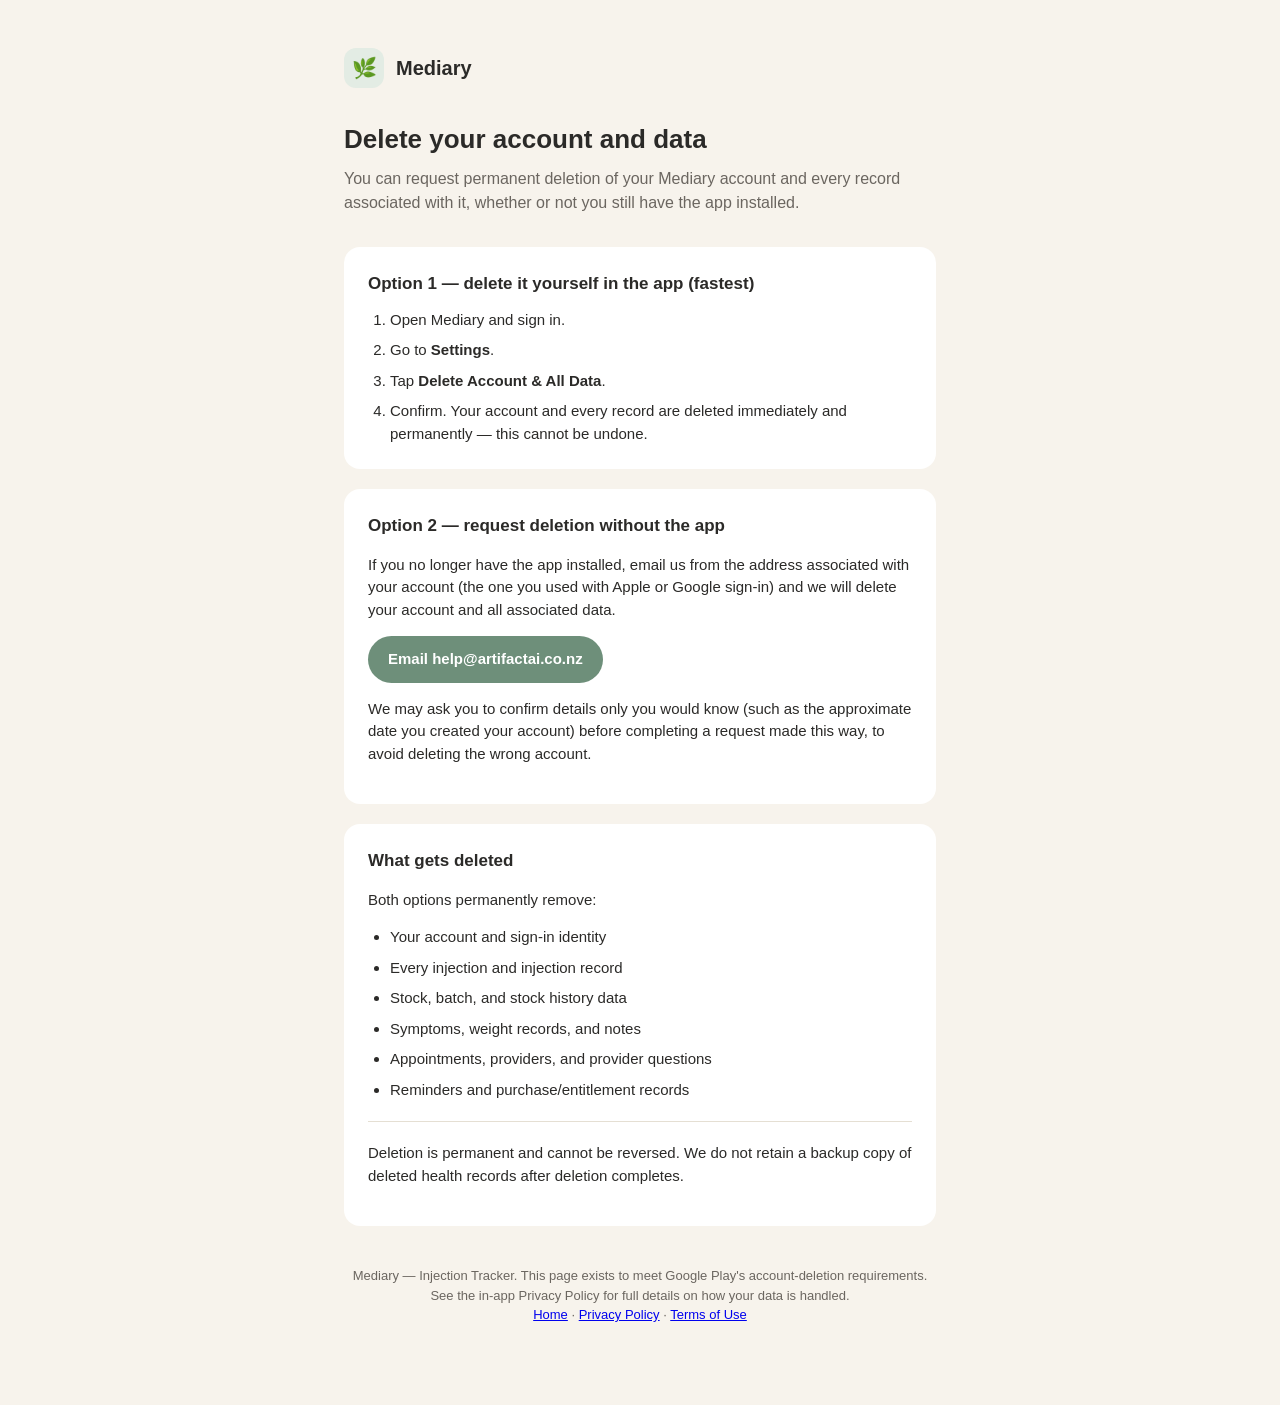
==== delete-account/index.html @ fd197f35 "Add Mediary privacy policy, terms, and account deletion pages Co-Authored-By: Claude Sonnet 5.5 <nor" ====
<!doctype html>
<html lang="en">
<head>
  <meta charset="utf-8" />
  <meta name="viewport" content="width=device-width, initial-scale=1" />
  <title>Delete your Mediary account — Mediary</title>
  <style>
    :root {
      color-scheme: light;
      --background: #F7F3EC;
      --surface: #FFFFFF;
      --text-primary: #2B2A28;
      --text-secondary: #6B6660;
      --accent: #6E8F7A;
      --accent-strong: #54705F;
      --accent-soft: #E3ECE4;
      --divider: #E5DFD3;
    }
    * { box-sizing: border-box; }
    body {
      margin: 0;
      background: var(--background);
      color: var(--text-primary);
      font-family: -apple-system, BlinkMacSystemFont, "Segoe UI", Roboto, Helvetica, Arial, sans-serif;
      line-height: 1.5;
    }
    .wrap {
      max-width: 640px;
      margin: 0 auto;
      padding: 48px 24px 80px;
    }
    .brand {
      display: flex;
      align-items: center;
      gap: 12px;
      margin-bottom: 32px;
    }
    .brand-mark {
      width: 40px;
      height: 40px;
      border-radius: 12px;
      background: var(--accent-soft);
      display: flex;
      align-items: center;
      justify-content: center;
      font-size: 20px;
    }
    .brand-name {
      font-size: 20px;
      font-weight: 600;
    }
    h1 {
      font-size: 26px;
      font-weight: 600;
      margin: 0 0 8px;
    }
    .subtitle {
      color: var(--text-secondary);
      margin: 0 0 32px;
    }
    .card {
      background: var(--surface);
      border-radius: 16px;
      padding: 24px;
      margin-bottom: 20px;
    }
    .card h2 {
      font-size: 17px;
      font-weight: 600;
      margin: 0 0 12px;
    }
    .card p, .card li {
      color: var(--text-primary);
      font-size: 15px;
    }
    ol, ul {
      margin: 0;
      padding-left: 22px;
    }
    li + li { margin-top: 8px; }
    .divider {
      border: none;
      border-top: 1px solid var(--divider);
      margin: 20px 0;
    }
    .button {
      display: inline-block;
      background: var(--accent);
      color: #fff;
      text-decoration: none;
      font-weight: 600;
      padding: 12px 20px;
      border-radius: 999px;
      font-size: 15px;
    }
    .muted {
      color: var(--text-secondary);
      font-size: 13px;
    }
    footer {
      margin-top: 40px;
      color: var(--text-secondary);
      font-size: 13px;
      text-align: center;
    }
  </style>
</head>
<body>
  <div class="wrap">
    <div class="brand">
      <div class="brand-mark">🌿</div>
      <div class="brand-name">Mediary</div>
    </div>

    <h1>Delete your account and data</h1>
    <p class="subtitle">
      You can request permanent deletion of your Mediary account and every
      record associated with it, whether or not you still have the app
      installed.
    </p>

    <div class="card">
      <h2>Option 1 — delete it yourself in the app (fastest)</h2>
      <ol>
        <li>Open Mediary and sign in.</li>
        <li>Go to <strong>Settings</strong>.</li>
        <li>Tap <strong>Delete Account &amp; All Data</strong>.</li>
        <li>Confirm. Your account and every record are deleted immediately
          and permanently — this cannot be undone.</li>
      </ol>
    </div>

    <div class="card">
      <h2>Option 2 — request deletion without the app</h2>
      <p>
        If you no longer have the app installed, email us from the address
        associated with your account (the one you used with Apple or Google
        sign-in) and we will delete your account and all associated data.
      </p>
      <p>
        <a class="button" href="mailto:help@artifactai.co.nz?subject=Account%20deletion%20request">
          Email help@artifactai.co.nz
        </a>
      </p>
      <p class="muted">
        We may ask you to confirm details only you would know (such as the
        approximate date you created your account) before completing a
        request made this way, to avoid deleting the wrong account.
      </p>
    </div>

    <div class="card">
      <h2>What gets deleted</h2>
      <p>Both options permanently remove:</p>
      <ul>
        <li>Your account and sign-in identity</li>
        <li>Every injection and injection record</li>
        <li>Stock, batch, and stock history data</li>
        <li>Symptoms, weight records, and notes</li>
        <li>Appointments, providers, and provider questions</li>
        <li>Reminders and purchase/entitlement records</li>
      </ul>
      <hr class="divider" />
      <p class="muted">
        Deletion is permanent and cannot be reversed. We do not retain a
        backup copy of deleted health records after deletion completes.
      </p>
    </div>

    <footer>
      Mediary — Injection Tracker. This page exists to meet
      Google Play's account-deletion requirements. See the in-app Privacy
      Policy for full details on how your data is handled.
      <br /><a href="../">Home</a> · <a href="../privacy.html">Privacy Policy</a> · <a href="../terms.html">Terms of Use</a>
    </footer>
  </div>
</body>
</html>
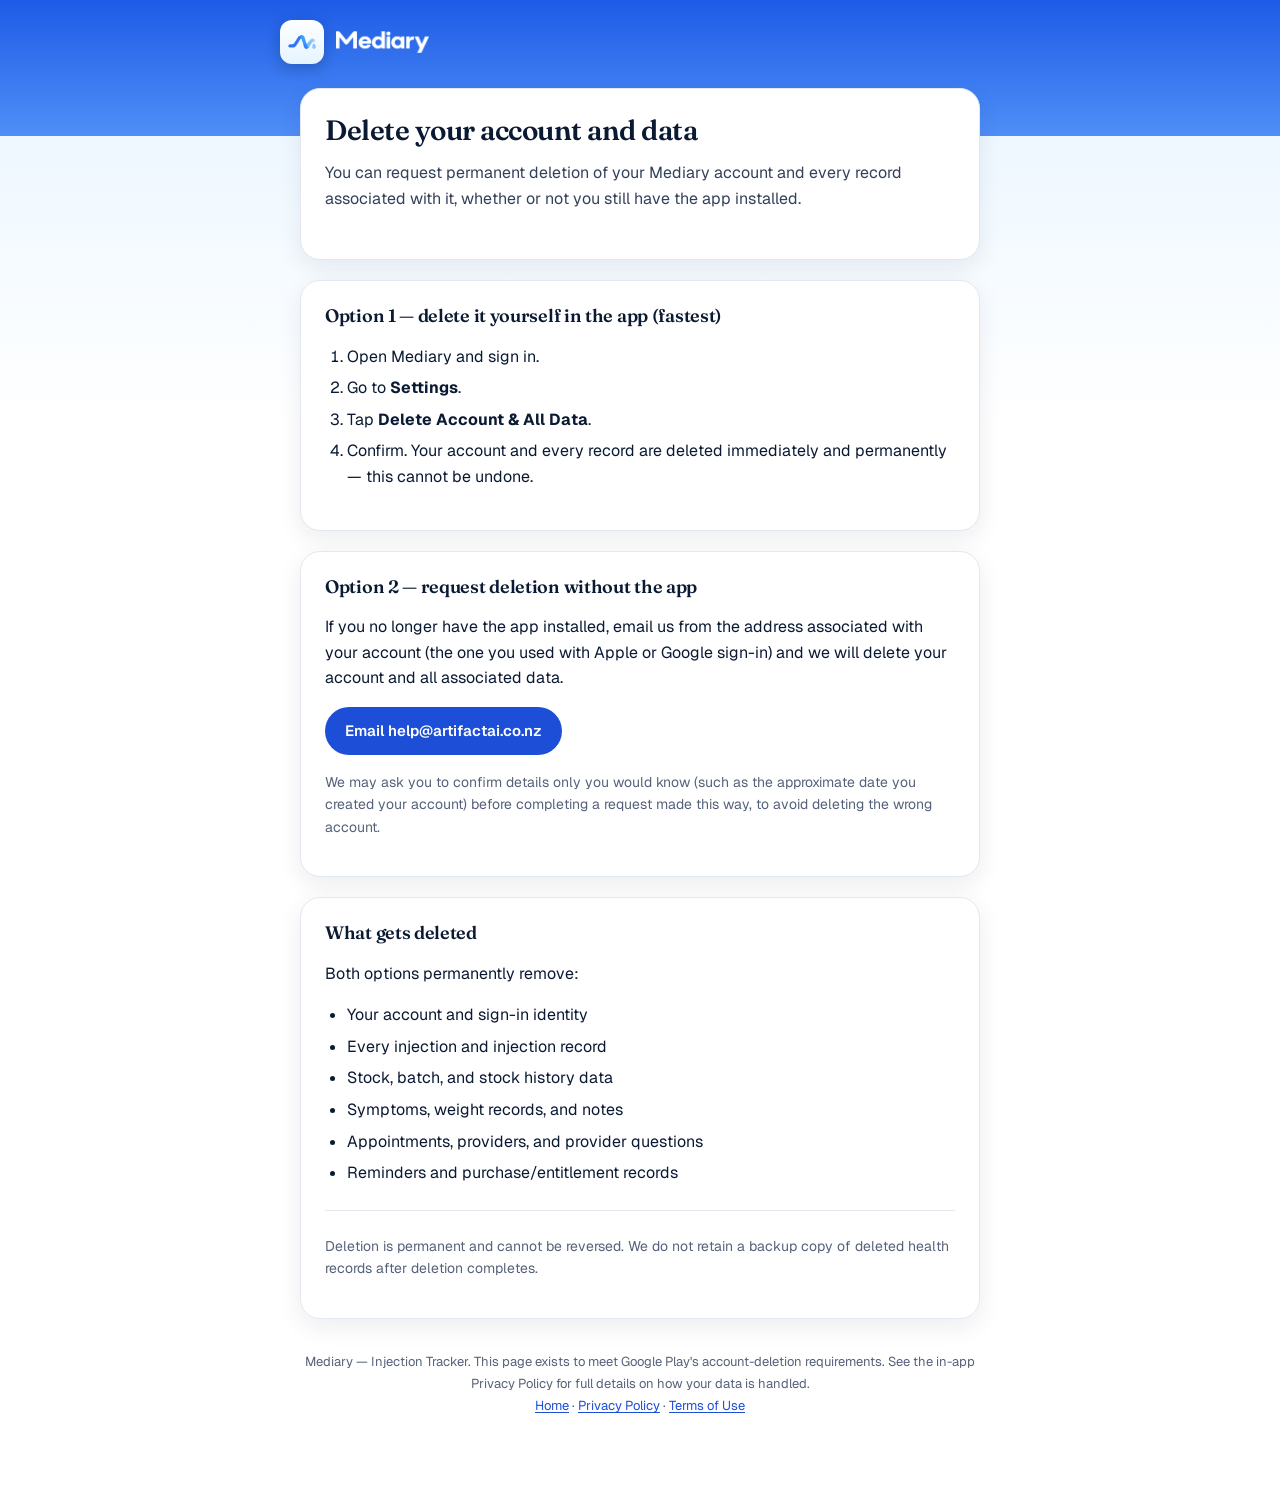
==== commit 05cb13f2: "Restyle legal pages to match the Mediary app (blue palette, Fraunces/Geist, app icon and wordmark) C" ====
--- a/delete-account/index.html
+++ b/delete-account/index.html
@@ -4,120 +4,26 @@
   <meta charset="utf-8" />
   <meta name="viewport" content="width=device-width, initial-scale=1" />
   <title>Delete your Mediary account — Mediary</title>
-  <style>
-    :root {
-      color-scheme: light;
-      --background: #F7F3EC;
-      --surface: #FFFFFF;
-      --text-primary: #2B2A28;
-      --text-secondary: #6B6660;
-      --accent: #6E8F7A;
-      --accent-strong: #54705F;
-      --accent-soft: #E3ECE4;
-      --divider: #E5DFD3;
-    }
-    * { box-sizing: border-box; }
-    body {
-      margin: 0;
-      background: var(--background);
-      color: var(--text-primary);
-      font-family: -apple-system, BlinkMacSystemFont, "Segoe UI", Roboto, Helvetica, Arial, sans-serif;
-      line-height: 1.5;
-    }
-    .wrap {
-      max-width: 640px;
-      margin: 0 auto;
-      padding: 48px 24px 80px;
-    }
-    .brand {
-      display: flex;
-      align-items: center;
-      gap: 12px;
-      margin-bottom: 32px;
-    }
-    .brand-mark {
-      width: 40px;
-      height: 40px;
-      border-radius: 12px;
-      background: var(--accent-soft);
-      display: flex;
-      align-items: center;
-      justify-content: center;
-      font-size: 20px;
-    }
-    .brand-name {
-      font-size: 20px;
-      font-weight: 600;
-    }
-    h1 {
-      font-size: 26px;
-      font-weight: 600;
-      margin: 0 0 8px;
-    }
-    .subtitle {
-      color: var(--text-secondary);
-      margin: 0 0 32px;
-    }
-    .card {
-      background: var(--surface);
-      border-radius: 16px;
-      padding: 24px;
-      margin-bottom: 20px;
-    }
-    .card h2 {
-      font-size: 17px;
-      font-weight: 600;
-      margin: 0 0 12px;
-    }
-    .card p, .card li {
-      color: var(--text-primary);
-      font-size: 15px;
-    }
-    ol, ul {
-      margin: 0;
-      padding-left: 22px;
-    }
-    li + li { margin-top: 8px; }
-    .divider {
-      border: none;
-      border-top: 1px solid var(--divider);
-      margin: 20px 0;
-    }
-    .button {
-      display: inline-block;
-      background: var(--accent);
-      color: #fff;
-      text-decoration: none;
-      font-weight: 600;
-      padding: 12px 20px;
-      border-radius: 999px;
-      font-size: 15px;
-    }
-    .muted {
-      color: var(--text-secondary);
-      font-size: 13px;
-    }
-    footer {
-      margin-top: 40px;
-      color: var(--text-secondary);
-      font-size: 13px;
-      text-align: center;
-    }
-  </style>
+  <link rel="preconnect" href="https://fonts.googleapis.com" />
+<link rel="preconnect" href="https://fonts.gstatic.com" crossorigin />
+<link href="https://fonts.googleapis.com/css2?family=Fraunces:opsz,wght@9..144,500;9..144,600&family=Geist:wght@400;500;600&display=swap" rel="stylesheet" />
+<meta name="theme-color" content="#1E5BE6" />
+<link rel="icon" type="image/png" href="../assets/favicon.png" />
+<link rel="apple-touch-icon" href="../assets/apple-touch-icon.png" />
+<link rel="stylesheet" href="../assets/style.css" />
 </head>
 <body>
-  <div class="wrap">
-    <div class="brand">
-      <div class="brand-mark">🌿</div>
-      <div class="brand-name">Mediary</div>
-    </div>
+  <header class="hero"><div class="hero-inner"><a class="brand" href="../"><img class="icon" src="../assets/app-icon.png" alt="" width="44" height="44" /><img class="wordmark" src="../assets/wordmark-white.png" alt="Mediary" /></a></div></header>
+<div class="wrap">
 
+    <div class="card">
     <h1>Delete your account and data</h1>
     <p class="subtitle">
       You can request permanent deletion of your Mediary account and every
       record associated with it, whether or not you still have the app
       installed.
     </p>
+    </div>
 
     <div class="card">
       <h2>Option 1 — delete it yourself in the app (fastest)</h2>
--- a/assets/style.css
+++ b/assets/style.css
@@ -0,0 +1,50 @@
+/* Mediary legal pages — tokens mirror src/theme/colors.ts and typography.ts in the app repo. */
+:root{
+  --background:#FFFFFF;--background-tint:#E6F4FF;--surface:#FFFFFF;--surface-secondary:#F1F4F9;
+  --text-primary:#0B1A33;--text-secondary:#33415A;--text-muted:#56627A;
+  --accent:#1D4ED8;--accent-strong:#1E3A8A;--accent-soft:#DDEFFF;--accent-soft-border:#BFE3FF;
+  --hero-top:#1E5BE6;--hero-bottom:#4F8FF7;
+  --divider:#E3E8F1;
+  --serif:"Fraunces",Georgia,"Times New Roman",serif;
+  --sans:"Geist",-apple-system,BlinkMacSystemFont,"Segoe UI",Roboto,Helvetica,Arial,sans-serif;
+}
+*{box-sizing:border-box}
+html{-webkit-text-size-adjust:100%}
+body{margin:0;min-height:100vh;color:var(--text-primary);font-family:var(--sans);line-height:1.6;
+  background:linear-gradient(180deg,var(--background-tint) 0,var(--background) 420px) no-repeat,var(--background)}
+.hero{background:linear-gradient(180deg,var(--hero-top),var(--hero-bottom));color:#fff;padding:20px 20px 72px}
+.hero-inner{max-width:720px;margin:0 auto}
+.brand{display:flex;align-items:center;gap:12px;text-decoration:none;color:#fff}
+.brand img.icon{width:44px;height:44px;border-radius:12px;box-shadow:0 4px 14px rgba(11,26,51,.25)}
+.brand img.wordmark{height:22px;width:auto;display:block}
+.wrap{max-width:720px;margin:-48px auto 0;padding:0 20px 72px}
+.doc,.card{background:var(--surface);border:1px solid var(--divider);border-radius:20px;padding:24px;
+  box-shadow:0 8px 24px rgba(11,26,51,.08)}
+.card{margin-bottom:20px}
+h1,h2,h3{font-family:var(--serif);font-weight:600;color:var(--text-primary);letter-spacing:-.3px;line-height:1.25}
+h1{font-size:28px;letter-spacing:-.5px;margin:0 0 12px}
+h2{font-size:21px;margin:32px 0 8px}
+h3{font-size:17px;margin:20px 0 6px}
+.card h2{font-size:18px;margin:0 0 12px}
+.subtitle{color:var(--text-secondary);margin:0 0 24px}
+p,li{font-size:16px}
+a{color:var(--accent);text-underline-offset:2px}
+a:hover{color:var(--accent-strong)}
+hr,.divider{border:none;border-top:1px solid var(--divider);margin:24px 0}
+ul,ol{padding-left:22px}
+li+li{margin-top:6px}
+table{border-collapse:collapse;width:100%;font-size:14px;display:block;overflow-x:auto}
+th,td{border:1px solid var(--divider);padding:8px 10px;text-align:left;vertical-align:top}
+th{background:var(--accent-soft);color:var(--accent-strong);font-weight:600}
+.links{list-style:none;padding:0;margin:20px 0}
+.links li{margin:0 0 10px}
+.links a{display:block;padding:14px 16px;border:1px solid var(--accent-soft-border);background:var(--accent-soft);
+  border-radius:14px;font-weight:600;color:var(--accent-strong);text-decoration:none}
+.links a:hover{background:#CFE8FF}
+.button{display:inline-block;background:var(--accent);color:#fff;text-decoration:none;font-weight:600;
+  padding:12px 20px;border-radius:999px;font-size:15px}
+.button:hover{background:var(--accent-strong);color:#fff}
+.muted{color:var(--text-muted);font-size:14px}
+footer{margin-top:32px;color:var(--text-muted);font-size:13px;text-align:center;line-height:1.7}
+footer a{color:var(--accent)}
+@media (max-width:480px){.doc,.card{padding:20px;border-radius:16px}h1{font-size:25px}}
